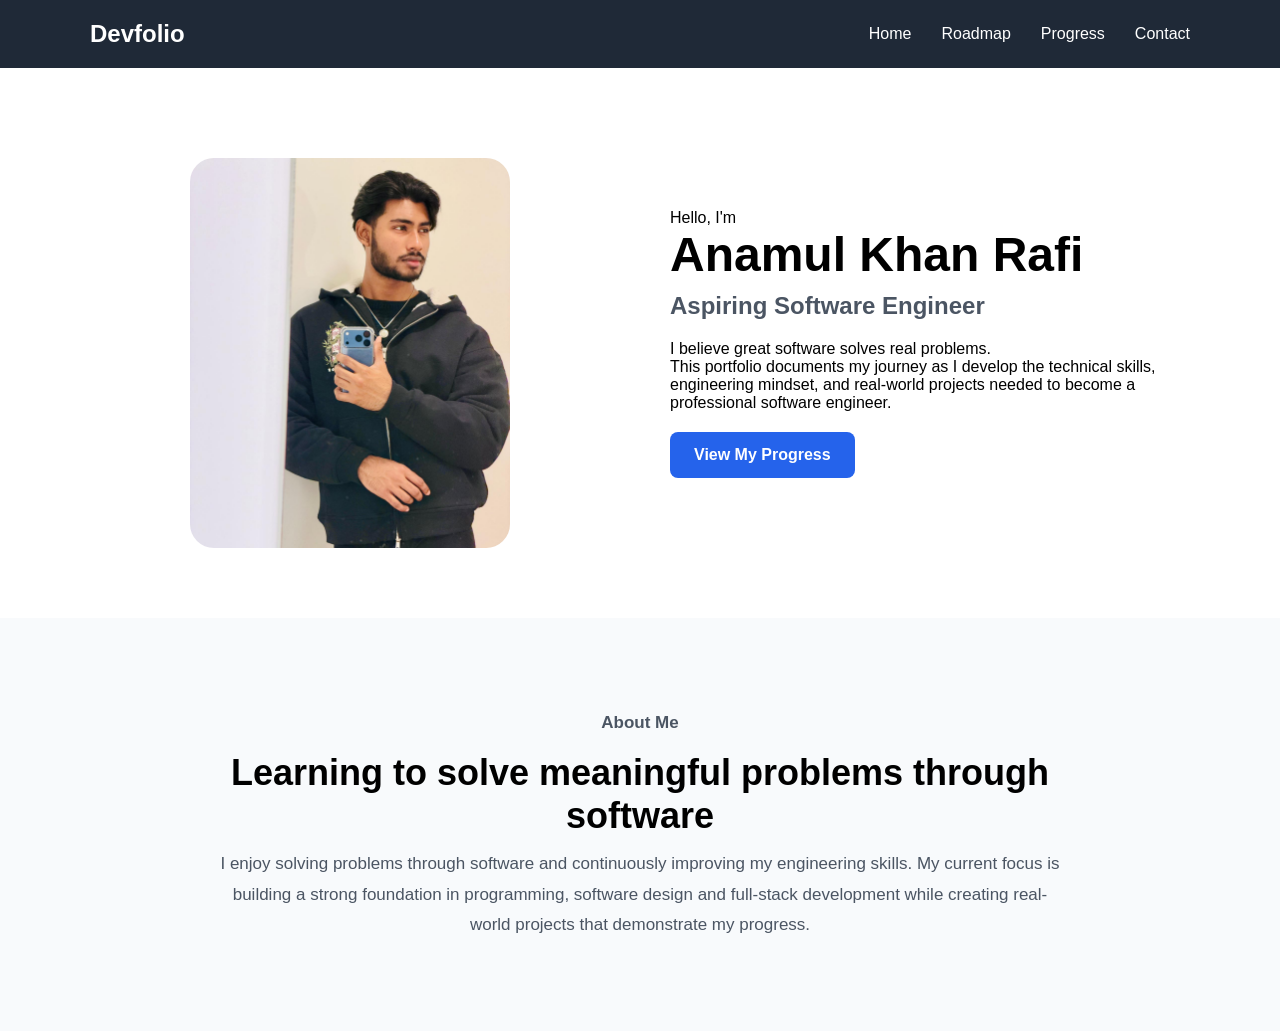
==== index.html @ 4221e3ad "initial protfolio website" ====
<!DOCTYPE html>
 <html lang="en-GB">
  <head>
    <title>My Developer Journey</title>
    <meta charset="UTF-8">
    <meta name="viewport" content="width=device-width, initial-scale=1.0">
    <link rel="stylesheet" href="style.css">
    </head>

  </head>
  <body>
    <header>
    <nav>
      <h2 class="logo">Devfolio</h2>
      <ul class="nav-links">
        <li><a href="/index.html">Home</a></li>
        <li><a href="/RoadMap.html">Roadmap</a></li>
        <li><a href="/progress.html">Progress</a></li>
        <li><a href="/contact.html">Contact</a></li>
      </ul>
    </nav>
  </header>
  <main>
    <section id="home" class="hero">
      <div class="hero-container">

      <div class="hero-image">
        <img src="images/rafi.jpeg" alt="anamul khan rafi">
      </div>

      <div class="hero-content">
        <p class="intro">Hello, I'm</p>

        <h1>Anamul Khan Rafi</h1>
        <h2>Aspiring Software Engineer</h2>
        <p class="description">
          I believe great software solves real problems.
        </p>

        <p class="description">
        This portfolio documents my journey as I develop
        the technical skills, engineering mindset, and
        real-world projects needed to become a professional
        software engineer.
        </p>
        <a href="/progress.html" class="hero-button">View My Progress</a>
        </div>
        </div>
    </section>

    <section class="about">
      <div class="about-container">
          <p class="section-label">About Me</p>
          <h2>Learning to solve meaningful problems through software</h2>
          <p>
          I enjoy solving problems through software and continuously
          improving my engineering skills. My current focus is building
          a strong foundation in programming, software design and
          full-stack development while creating real-world projects
          that demonstrate my progress.
         </p>
        </div>
    </section>
</main>


  
  </body>
 </html>
---- style.css ----
/* Desktop first */
.container {
  display: flex;
}

/* Mobile override */
@media (max-width: 768px) {
  .container {
    flex-direction: column;
  }
}



* {
    margin:0;
    padding: 0;
    box-sizing: border-box;
}

html {
    scroll-behavior: smooth;
}

img {
    max-width: 100%;
    display: block;
}

body {
    font-family: arial, sans-serif;
    overflow-x: hidden;
}

header {
    background-color: #1f2937;
    position: sticky;
    top: 0;
    z-index: 1000;
}

html {
    scroll-behavior: smooth;
}

body {
    font-family:Arial, sans-serif;
}

nav {
    width: 90%;
    max-width: 1100px;
    margin: 0 auto;
    padding: 20px 0;


    display:flex;
    justify-content:space-between;
    align-items:center;
}

.logo {
    color:white;
    font-size: 24px;
}

.nav-links {
    display: flex;
    gap: 30px;
    list-style:  none;
}

.nav-links a {
    color:white;
    text-decoration: none;
    font-weight: 500;
    transition: color 0.3s;
}

.nav-links a:hover {
    color: #60a5fa;
}

.hero-container {
    width:90%;
    max-width:1100px;
    min-height: cacl(100vh - 72px);
    margin: 0 auto;


    display: flex;
    align-items: center;
    gap: 60px;
}

.hero-image img {
    width: 320px;
    height: 390px;
    object-fit: cover;
    border-radius: 24px;
    display: block;
}

.hero-image, .hero-content {
    flex: 1;
}

.hero-image {
    display: flex;
    justify-content: center;
    padding-top: 20px;
}

.hero-content h1 {
    font-size: 48px;
    margin-bottom: 10px;
}

.hero-content h2 {
    font-size: 24px;
    color: #4b5563;
    margin-bottom:20px;
}

.discription {
    max-width: 550px;
    line-height: 1.7;
    color: #4b5563;
    margin-bottom: 30px;
    font-family: Arial, Helvetica, sans-serif;
}

.hero-button {
    display: inline-block;
    background-color: #2563eb;
    color: white;
    text-decoration: none;
    padding: 14px 24px;
    border-radius: 8px;
    font-weight: 600;
    transition: 0.3s;
    margin-top:20px;
}

.hero-button:hover {
    background-color: #1d4ed8;
    transform: translateY(-2px);
}

.hero {
    padding: 70px 0;
}

.contact {
    text-align: center;
    padding-top: 60px;
}
.contact-card{
    max-width:500px;
    margin:80px auto;
    padding:40px;
    background:white;
    border-radius:20px;
    margin: auto;
    text-align: center;
}

.contact-card .space {
    padding-top:10px;
    font-family: Arial, Helvetica, sans-serif;
}
.contact-card .para {
    padding-top: 10px;
    font-family: Arial, Helvetica, sans-serif;
}
.contact-card .paraF {
    padding-top: 40px;
    font-weight: 400;
    font-family: Arial, Helvetica, sans-serif;
    font-size: large;
}
.contact-card a{
    color:#2563eb;
    text-decoration:none;
}

.contact-card a:hover{
    text-decoration:underline;
}
.contact-item{
    display:flex;
    align-items:center;
    gap:12px;
    margin-bottom:25px;
}
.about {
    padding: 90px 0;
    background-color: #f8fafc;
}
.about-container {
    width: 90%;
    max-width:850px;
    margin: 0 auto;
    text-align: center;

}

.section-label {
    color: #2563eb;
    font-weight: 700;
    margin-bottom: 12px;
}

.about-container h2 {
    font-size: 36px;
    line-height: 1.2;
    margin-bottom: 12px;

}
.about-container p {
    color: #4b5563;
    line-height: 1.8;
    font-size: 17px;

}
.roadmap {
    padding: 80px 0;
    background-color: #f8fafc;
}

.maps-container {
    width: 90%;
    max-width: 1100px;
    margin: 0 auto;
}



.maps-container > h1 {
    text-align: center;
    font-size: 38px;
    
}

.maps-container .roadmanp-description {
    color: #4b5562;
    text-align: center;
    font-family: Arial, Helvetica, sans-serif;
    padding-top: 5px;
    margin-bottom:50px;
}

.current-focus {
    margin:60px 0;
    text-align: center;
    
}

.current-focus .focus-title {
    text-align: center;
    font-size: 18px;
    font-weight: 700;
    font-family: 'Trebuchet MS', 'Lucida Sans Unicode', 'Lucida Grande', 'Lucida Sans', Arial, sans-serif;
    color: #2563eb;
    margin-bottom:10px;
}

.current-focus h3 {
    font-size:28px;
    color: #1f2937;
}

.skill {
    display:flex;
    justify-content:space-between;
    border-bottom: 1px solid #e5e7eb;
    padding:12px 0;
}
.status-box {
    display:flex;
    flex-direction:column;
    align-items:flex-end;

}

.roadmap-grid {
    display: grid;
    grid-template-columns: repeat(2, 1fr);
    gap: 24px;
}

.roadmap-card {
    background-color: white;
    padding: 28px;
    border: 1px solid #e5e7eb;
    border-radius: 16px;
    box-shadow: 0 8px 25px rgba(0, 0, 0, 0.06);
    transition: 0.3s;
}

.roadmap-card:hover {
    transform: translateY(-5px);
    box-shadow: 0 14px 35px rgba(0, 0, 0, 0.1);
}

.roadmap-card h2 {
    font-size: 22px;
    margin-bottom: 20px;
    color: #1f2937;
}

.roadmap-card p {
    display: flex;
    justify-content: space-between;
    align-items: center;

    padding: 12px 0;
    border-bottom: 1px solid #e5e7eb;
    color: #374151;
}

.roadmap-card p:last-child {
    border-bottom: none;
}


.projects {
    padding: 80px 0;
    background-color: white;
}

.project-container {
    width: 90%;
    max-width: 1100px;
    margin: 0 auto;
}

.projects-container > h2,
.projects-container > .section-label {
    text-align: center;
}

.project-container > h2 {
    font-size: 38px;
    margin-bottom: 45px;
}

.project-grid {
    display:grid;
    grid-template-columns: repeat(2, 1fr);
    gap:24px;
}

.project-card {
    padding: 30px;
    border: 1px solid #e5e7eb;
    border-radius: 16px;
    box-shadow: 0 8px 25px rgba(0, 0, 0, 0.06);
    transition: 0.3s;
}

.project-card:hover {
    transform: translateY(-5px);
    box-shadow: 0 14px 35px rgba(0, 0, 0, 0.1);

}

.project-card h3 {
    font-size: 24px;
    margin-bottom: 10px;
}

.project-card > p {
    line-height: 1.7;
    color: #4b5563;
}

.project-tech {
    color: #4b5563 !important;
    font-weight: 600;
    margin-bottom:15px;
}

.project-links {
    display: flex;
    gap: 15px;
    margin-top:24px;
}

.project-links a {
    text-decoration: none;
    color: white;
    background-color: #2563eb;
    padding: 10px 16px;
    border-radius: 8px;
}

.project-links a:hover {
    background-color: #1d4ed8;
}

.progress-summary {
    padding: 80px 0;
    background-color: #f8fafc;
    padding-bottom:30px;
    
}

.progress-container {
    width: 90%;
    max-width: 1100px;
    margin: 0 auto;
    text-align: center;
    padding-top: 20px;
}
.progress-container p {
    padding-top:10px;
    color: #6b7280; 
    font-family: Arial, sans-serif;
    padding-bottom:30px;
}
.summary-grid {
    display: grid;
    grid-template-columns: repeat(4, 1fr);
    gap: 20px;
}


.summary-card {
    background-color: white;
    padding:28px;
    border: 1px solid #e5e7eb;
    border-radius: 16px;
    box-shadow: 0 8px 25px rgba(0, 0, 0, 0.06);
    transition: 0.3s;
}

.summary-card:hover {
    transform: translateY(-5px);
    box-shadow:(0, 0, 0, 0.1);
}

.progress-summary h2 {
    text-align: left;
    margin-bottom: 30px;
}

.summary-card p {
    color: #6b7280;
    margin-bottom: 10px;
}

.summary-card h3 {
    font-size: 28px;
    color: #1f2937;
}

.progress-implemented {
    padding: 80px 0;
    background-color: #f8fafc;
    padding-bottom:30px;
}

.implemented-container {
    width: 90%;
    max-width: 1100px;
    margin: 0 auto;
    padding-top: 10px;

}
.implemented-card {
    background-color:white;
    padding:28px;
    border: 1px solid #e5e7eb;
    border-radius: 16px;
    margin-top:20px;
    box-shadow: 0 8px 25px rgba(0, 0, 0, 0.06);
    transition:0.3s;
}

.implemented-card .para {
    padding-top: 10px;
    font-family:Arial, Helvetica, sans-serif;
    color:#090a0a
}

.implemented-card:hover {
    transform: translateY(-5px);
    box-shadow:(0, 0, 0, 0.1)
}

.progress-milestone {
    padding: 80px 0;
    background-color: #f8fafc;
    
}

.milestone-container {
    width:90%;
    max-width:1100px;
    margin: 0 auto;
}

.milestone-card {
    background-color: rgb(245, 243, 243);
    padding:28px;
    border: 1px solid #e5e7eb;
    border-radius:16px;
    box-shadow: 0 8px 25px rgba(0, 0, 0, 0.06);
    transition:0.3s;
    margin-top: 20px;
    
}
.milestone-card .para {
    padding-top: 10px;;
}

.milestone-card:hover {
    transform: translateY(-5px);
    box-shadow:rgba(0, 0, 0, 0.1);
    
}
.milestone-card {
    border-left:5px solid blue;
    padding-left:20px;
}
.milestone-card .date {
    margin-top: 30px;
    color:#6b7280;
}

.current-goal {
    padding: 80px 0;
    background-color:#f8fafc;

}
.current-container {
    width: 90%;
    max-width: 1100px;
    margin: 0 auto;
    
}


.current-card {
    margin-top:20px;
    background-color: white;
    padding:28px;
    border: 1px solid #e5e7eb;
    border-radius: 16px;
    box-shadow: 0 8px 25px rgba(0, 0, 0, 0.06);
    transition: 0.3s;
}
.current-card .date {
    padding-top: 30px;
    color:#6b7280
}
.current-card .para {
    padding-top: 10px;
    font-family: Arial, Helvetica, sans-serif;
}

.current-card:hover {
    transform: translateY(-5px);
    box-shadow:(0, 0, 0, 0,1);
    
}

.weekly-updates {
    padding: 80px 0;
    background-color: #f8fafc;
}

.weekly-container {
    width: 90%;
    max-width: 1100px;
    margin:0 auto;
}
.weekly-container .blue {
    color:#1d4ed8;
}
.weekly-grid {
    padding-top: 20px;
    display:grid;
    grid-template-rows: repeat(2, 1fr);
    gap: 24px;
}

.weekly-card {
    background-color: white;
    padding:28px;
    border: 1px solid #e5e7eb;
    border-radius: 16px;
    box-shadow: 0 8px 25px rgba(0, 0, 0, 0.06);
    transition:0.3s;
    
}

.weekly-card:hover {
    transform: translateY(-5px);
    box-shadow:(0, 0, 0, 0.1);
}

.weekly-card .para {
    padding-top:5px;
    color:#6b7280
}
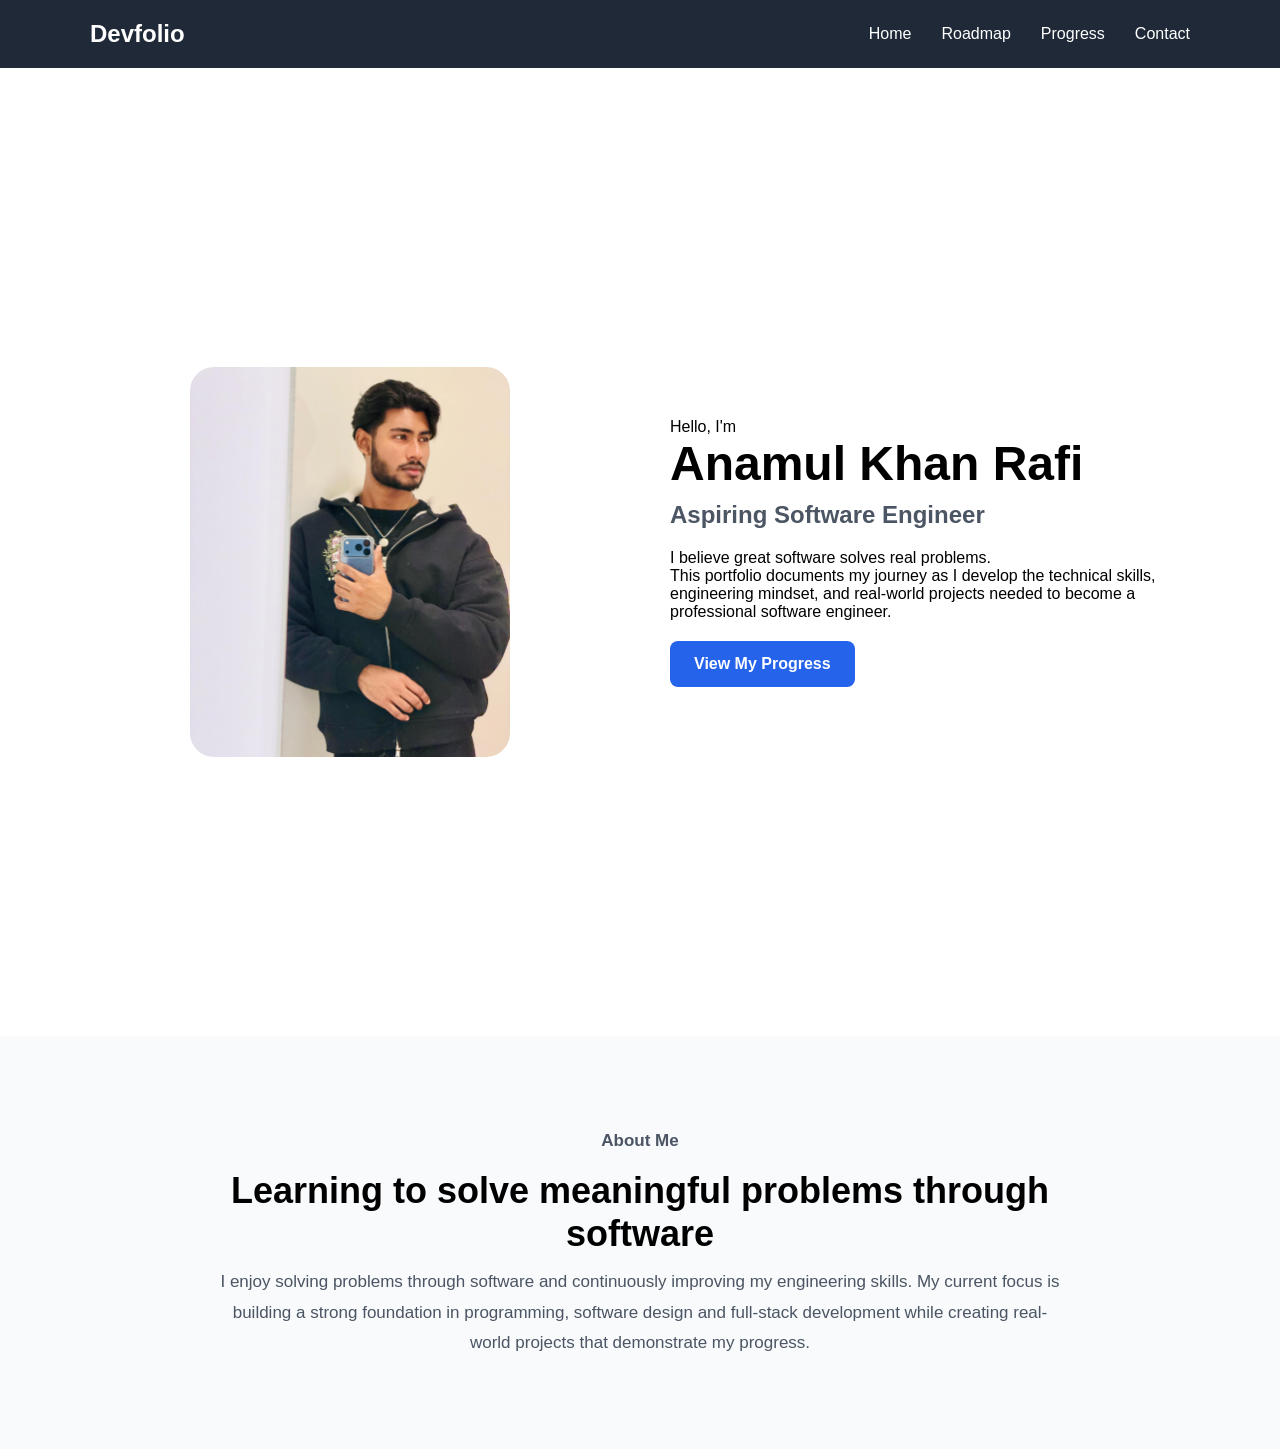
==== commit fc44d4b0: "Add professional social preview and favicon" ====
--- a/index.html
+++ b/index.html
@@ -1,13 +1,73 @@
 <!DOCTYPE html>
  <html lang="en-GB">
   <head>
-    <title>My Developer Journey</title>
     <meta charset="UTF-8">
-    <meta name="viewport" content="width=device-width, initial-scale=1.0">
+
+    <meta
+        name="viewport"
+        content="width=device-width, initial-scale=1.0"
+    >
+
+    <title>
+        Anamul Khan Rafi | Software Engineering Portfolio
+    </title>
+
+    <meta
+        name="description"
+        content="The software engineering portfolio of Anamul Khan Rafi, featuring projects, skills, progress and his development journey."
+    >
+
+    <meta name="author" content="Anamul Khan Rafi">
+
+    <meta property="og:type" content="website">
+
+    <meta
+        property="og:title"
+        content="Anamul Khan Rafi | Software Engineering Portfolio"
+    >
+
+    <meta
+        property="og:description"
+        content="Explore my projects, technical roadmap and software engineering journey."
+    >
+
+    <meta
+        property="og:url"
+        content="https://anamulrafi.dev/"
+    >
+
+    <meta
+        property="og:image"
+        content="https://anamulrafi.dev/images/portfolio-preview.png"
+    >
+
+    <meta property="og:image:width" content="1200">
+    <meta property="og:image:height" content="630">
+
+    <meta
+        property="og:image:alt"
+        content="Anamul Khan Rafi Software Engineering Portfolio"
+    >
+
+    <meta name="twitter:card" content="summary_large_image">
+
+    <meta
+        name="twitter:title"
+        content="Anamul Khan Rafi | Software Engineering Portfolio"
+    >
+
+    <meta
+        name="twitter:description"
+        content="Explore my projects, technical roadmap and software engineering journey."
+    >
+
+    <meta
+        name="twitter:image"
+        content="https://anamulrafi.dev/images/portfolio-preview.png"
+    >
+
     <link rel="stylesheet" href="style.css">
-    </head>
-
-  </head>
+</head>
   <body>
     <header>
     <nav>
--- a/style.css
+++ b/style.css
@@ -84,7 +84,7 @@
 .hero-container {
     width:90%;
     max-width:1100px;
-    min-height: cacl(100vh - 72px);
+    min-height: calc(100vh - 72px);
     margin: 0 auto;
 
 
@@ -437,7 +437,7 @@
 
 .summary-card:hover {
     transform: translateY(-5px);
-    box-shadow:(0, 0, 0, 0.1);
+    box-shadow: 0 14px 35px rgba(0, 0, 0, 0.1);
 }
 
 .progress-summary h2 {
@@ -517,7 +517,7 @@
 
 .milestone-card:hover {
     transform: translateY(-5px);
-    box-shadow:rgba(0, 0, 0, 0.1);
+    box-shadow: 0 14px 35px rgba(0, 0, 0, 0.1);
     
 }
 .milestone-card {
@@ -562,7 +562,7 @@
 
 .current-card:hover {
     transform: translateY(-5px);
-    box-shadow:(0, 0, 0, 0,1);
+    box-shadow: 0 14px 35px rgba(0, 0, 0, 0.1);
     
 }
 
@@ -598,10 +598,290 @@
 
 .weekly-card:hover {
     transform: translateY(-5px);
-    box-shadow:(0, 0, 0, 0.1);
+    box-shadow: 0 14px 35px rgba(0, 0, 0, 0.1);
 }
 
 .weekly-card .para {
     padding-top:5px;
     color:#6b7280
+}
+
+/* =========================================================
+   RESPONSIVE DESIGN
+   ========================================================= */
+
+h1,
+h2,
+h3,
+p,
+a {
+    overflow-wrap: anywhere;
+}
+
+@media (max-width: 900px) {
+    nav {
+        width: 92%;
+        padding: 16px 0;
+        gap: 24px;
+    }
+
+    .nav-links {
+        gap: 18px;
+    }
+
+    .hero-container {
+        width: 92%;
+        gap: 35px;
+    }
+
+    .hero-content h1 {
+        font-size: 40px;
+    }
+
+    .hero-image img {
+        width: 280px;
+        height: 350px;
+    }
+
+    .summary-grid {
+        grid-template-columns: repeat(2, 1fr);
+    }
+}
+
+@media (max-width: 768px) {
+    header {
+        position: relative;
+    }
+
+    nav {
+        width: 92%;
+        flex-direction: column;
+        justify-content: center;
+        align-items: center;
+        padding: 16px 0;
+        gap: 14px;
+    }
+
+    .logo {
+        font-size: 21px;
+        text-align: center;
+    }
+
+    .nav-links {
+        width: 100%;
+        justify-content: center;
+        flex-wrap: wrap;
+        gap: 10px 18px;
+    }
+
+    .nav-links a {
+        display: inline-block;
+        padding: 6px 4px;
+        font-size: 15px;
+    }
+
+    .hero {
+        padding: 45px 0 60px;
+    }
+
+    .hero-container {
+        width: 90%;
+        min-height: auto;
+        flex-direction: column;
+        gap: 30px;
+        text-align: center;
+    }
+
+    .hero-image,
+    .hero-content {
+        width: 100%;
+        flex: none;
+    }
+
+    .hero-image {
+        order: 1;
+        padding-top: 0;
+    }
+
+    .hero-content {
+        order: 2;
+    }
+
+    .hero-image img {
+        width: min(260px, 80vw);
+        height: auto;
+        aspect-ratio: 4 / 5;
+        margin: 0 auto;
+    }
+
+    .hero-content h1 {
+        font-size: clamp(32px, 9vw, 42px);
+        line-height: 1.1;
+    }
+
+    .hero-content h2 {
+        font-size: 20px;
+        line-height: 1.4;
+    }
+
+    .discription {
+        max-width: 100%;
+        margin: 0 auto 24px;
+        font-size: 16px;
+    }
+
+    .hero-button {
+        margin-top: 8px;
+    }
+
+    .about,
+    .roadmap,
+    .projects,
+    .progress-summary,
+    .progress-implemented,
+    .progress-milestone,
+    .current-goal,
+    .weekly-updates {
+        padding: 60px 0;
+    }
+
+    .about-container,
+    .maps-container,
+    .project-container,
+    .progress-container,
+    .implemented-container,
+    .milestone-container,
+    .current-container,
+    .weekly-container {
+        width: 90%;
+    }
+
+    .about-container h2,
+    .maps-container > h1,
+    .project-container > h2 {
+        font-size: 30px;
+    }
+
+    .current-focus {
+        margin: 40px 0;
+    }
+
+    .current-focus h3 {
+        font-size: 24px;
+    }
+
+    .roadmap-grid,
+    .project-grid,
+    .summary-grid {
+        grid-template-columns: 1fr;
+    }
+
+    .roadmap-card,
+    .project-card,
+    .summary-card,
+    .implemented-card,
+    .milestone-card,
+    .current-card,
+    .weekly-card {
+        padding: 22px;
+    }
+
+    .skill,
+    .roadmap-card p {
+        gap: 15px;
+    }
+
+    .status-box {
+        flex-shrink: 0;
+    }
+
+    .project-links {
+        flex-wrap: wrap;
+    }
+
+    .project-links a {
+        flex: 1 1 140px;
+        text-align: center;
+    }
+
+    .progress-summary h2 {
+        text-align: center;
+    }
+
+    .contact {
+        padding: 50px 16px 0;
+    }
+
+    .contact-card {
+        width: 100%;
+        max-width: 500px;
+        padding: 28px 22px;
+    }
+
+    .contact-item {
+        align-items: flex-start;
+        text-align: left;
+    }
+}
+
+@media (max-width: 480px) {
+    .nav-links {
+        gap: 8px 14px;
+    }
+
+    .nav-links a {
+        font-size: 14px;
+    }
+
+    .hero-content h1 {
+        font-size: 32px;
+    }
+
+    .hero-content h2 {
+        font-size: 18px;
+    }
+
+    .about-container h2,
+    .maps-container > h1,
+    .project-container > h2 {
+        font-size: 27px;
+    }
+
+    .roadmap-card,
+    .project-card,
+    .summary-card,
+    .implemented-card,
+    .milestone-card,
+    .current-card,
+    .weekly-card {
+        padding: 19px;
+        border-radius: 13px;
+    }
+
+    .skill,
+    .roadmap-card p {
+        align-items: flex-start;
+        flex-direction: column;
+    }
+
+    .status-box {
+        align-items: flex-start;
+    }
+
+    .project-links {
+        flex-direction: column;
+    }
+
+    .project-links a {
+        width: 100%;
+        flex: none;
+    }
+
+    .summary-card h3 {
+        font-size: 25px;
+    }
+
+    .contact-card {
+        padding: 24px 18px;
+    }
 }
